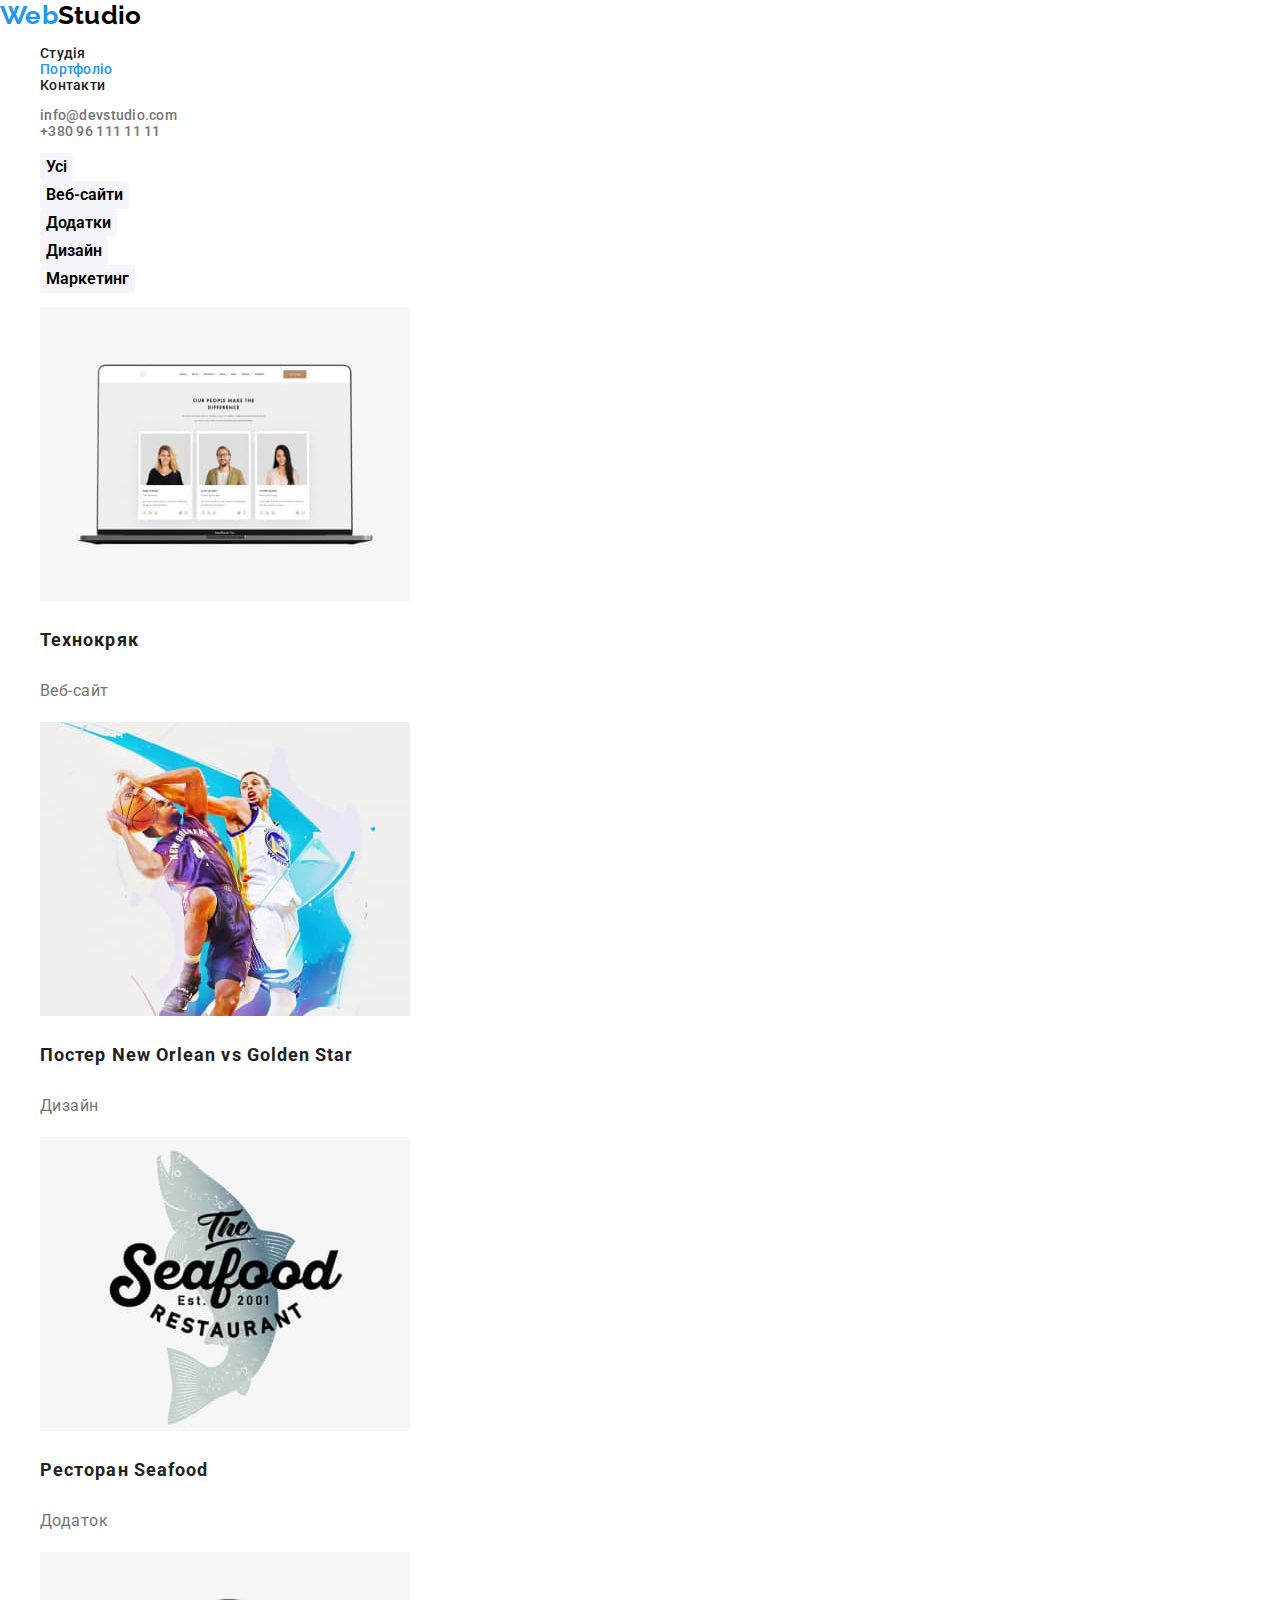
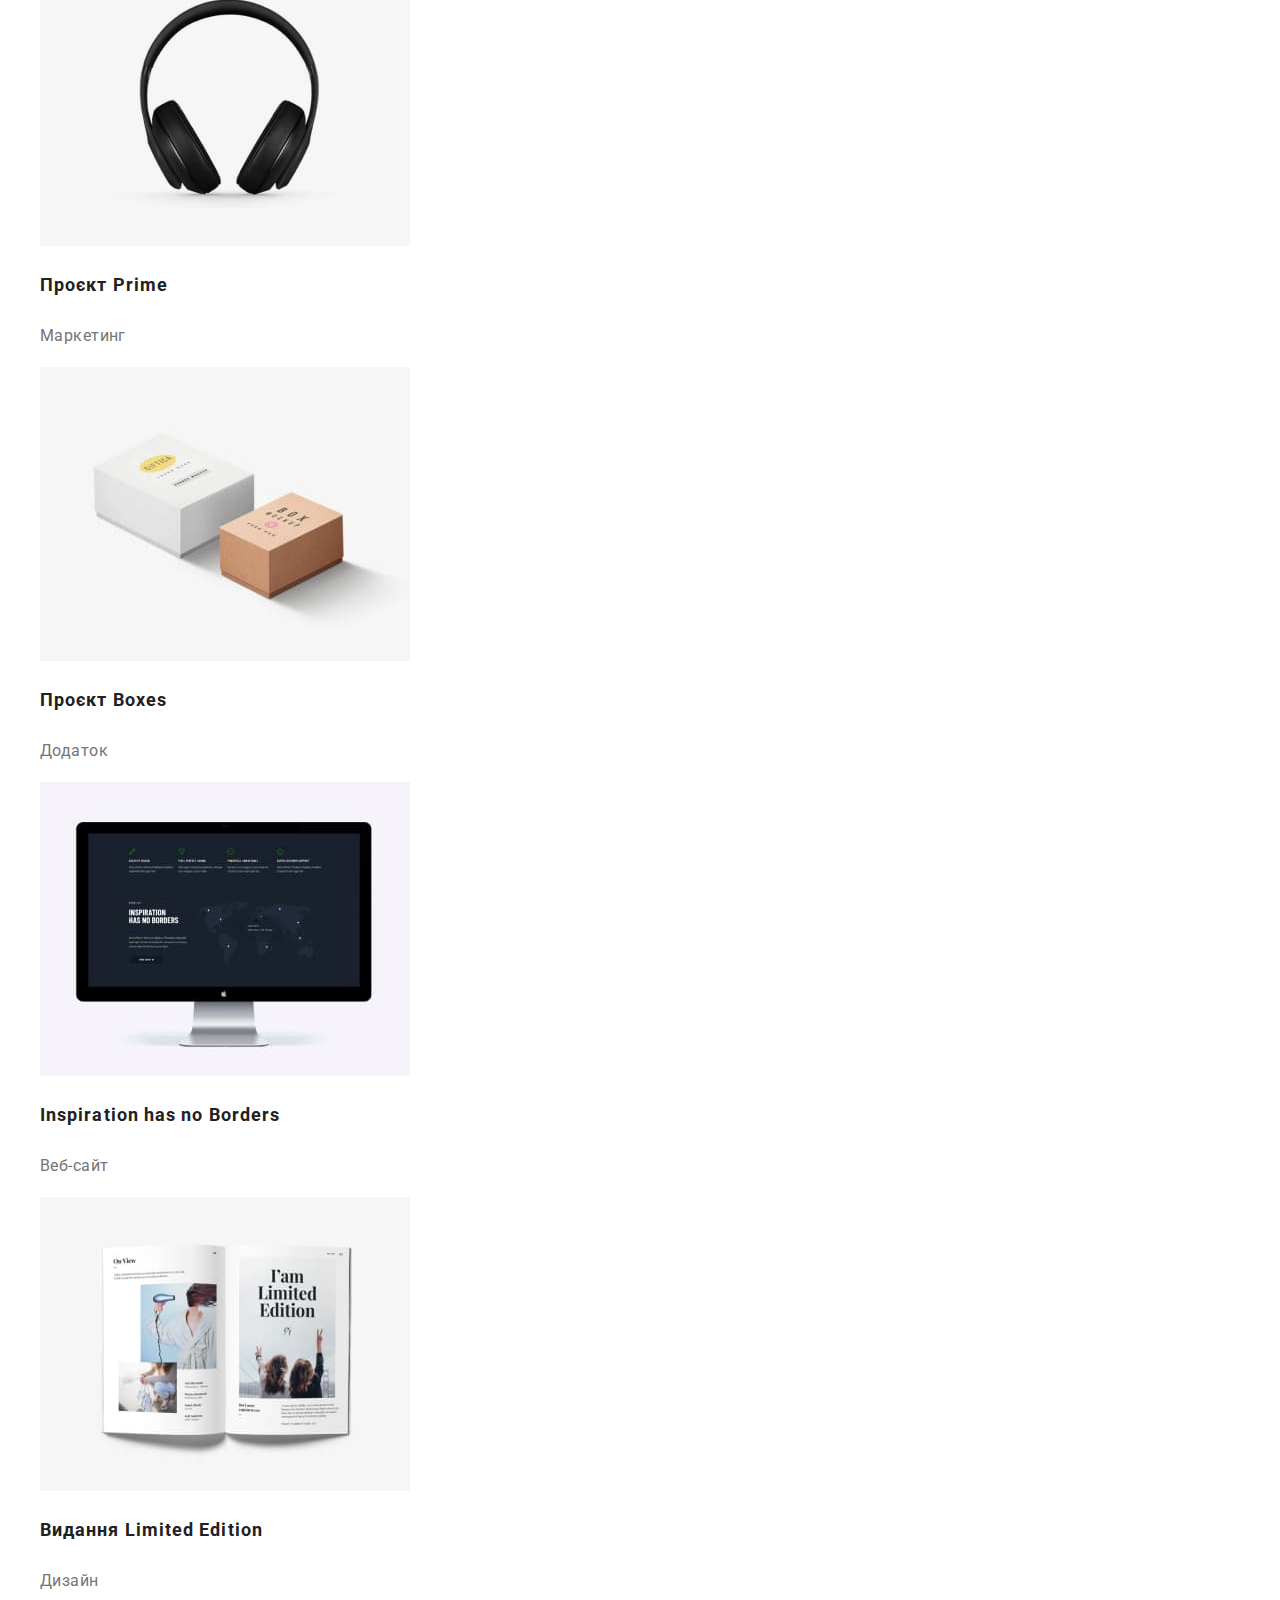
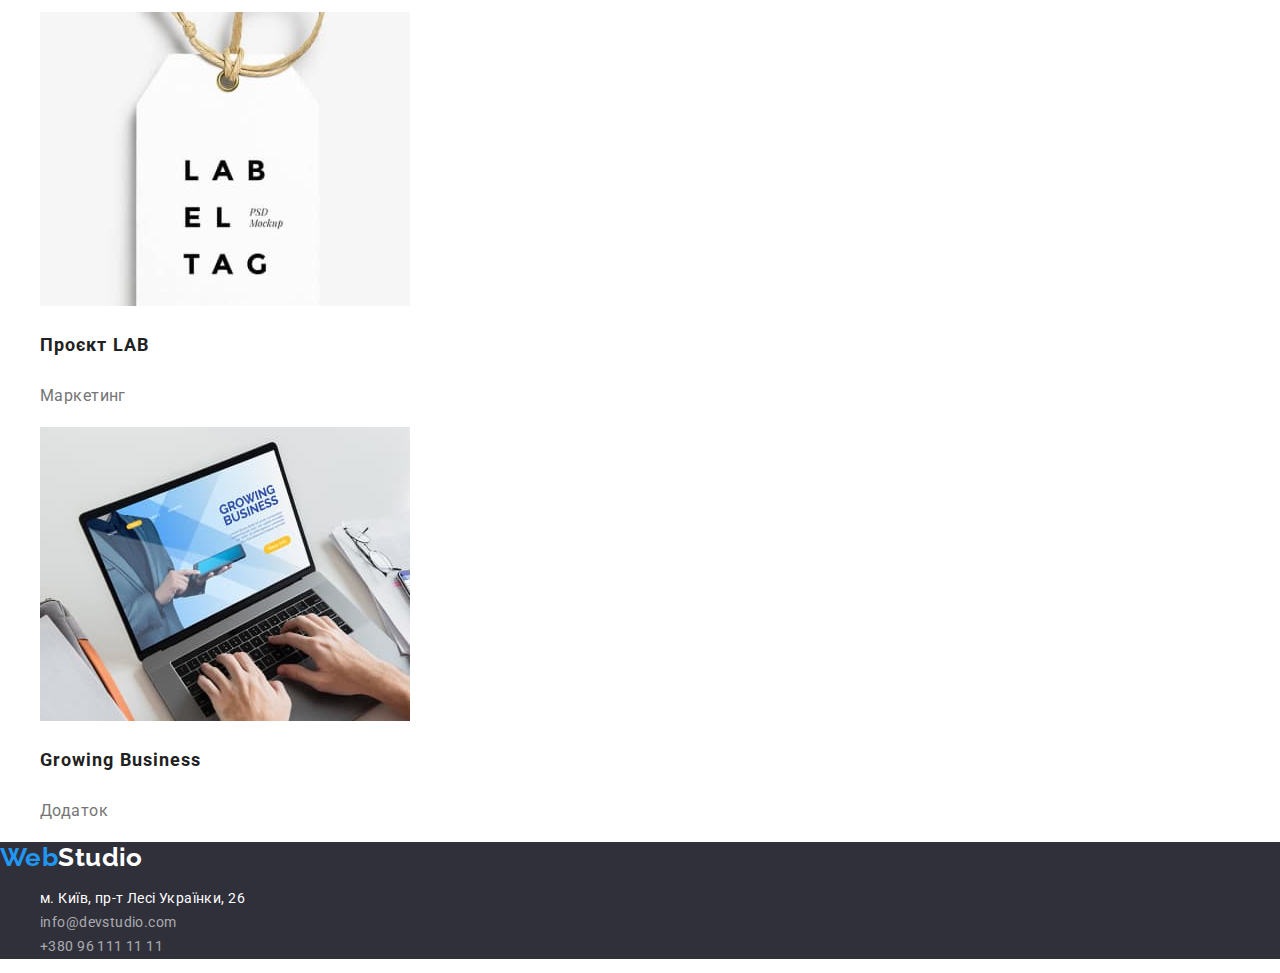
==== portfolio.html @ 618d5faa "1st" ====
<!DOCTYPE html>
<html lang="uk">
  <head>
    <meta charset="UTF-8" />
    <meta http-equiv="X-UA-Compatible" content="IE=edge" />
    <meta name="viewport" content="width=device-width, initial-scale=1.0" />
    <title>Web Studio Потфоліо</title>
    <link rel="preconnect" href="https://fonts.googleapis.com" />
    <link rel="preconnect" href="https://fonts.gstatic.com" crossorigin />
    <link href="https://fonts.googleapis.com/css2?family=Raleway:wght@700&family=Roboto:wght@400;500;700;900&display=swap" rel="stylesheet" />
    <link rel="stylesheet" href="./css/styles.css" />
  </head>
  <body>
    <header class="header">
      <a href="./index.html" class="logo logo-dark-color"><span class="logo-accent">Web</span>Studio</a>
      <nav>
        <ul class="header-nav">
          <li><a href="./index.html" class="header-nav-link">Студія</a></li>
          <li><a href="./portfolio.html" class="header-nav-link current-link">Портфоліо</a></li>
          <li><a href="#" class="header-nav-link">Контакти</a></li>
        </ul>
      </nav>
      <ul class="header-nav">
        <li><a href="mailto:info@devstudio.com" class="header-contacts-link">info@devstudio.com</a></li>
        <li><a href="tel:+380961111111" class="header-contacts-link">+380 96 111 11 11</a></li>
      </ul>
    </header>

    <main>
      <section class="section">
        <h2 class="hide">Портфоліо</h2>
        <ul class="filter-buttons">
          <li><button type="button" class="filter-button">Усі</button></li>
          <li><button type="button" class="filter-button">Веб-сайти</button></li>
          <li><button type="button" class="filter-button">Додатки</button></li>
          <li><button type="button" class="filter-button">Дизайн</button></li>
          <li><button type="button" class="filter-button">Маркетинг</button></li>
        </ul>
        <ul>
          <li class="portfolio-project">
            <img src="./images/pf-technocrack.jpg" alt="Веб-сайт Технокряк" width="370" height="294" />
            <h3 class="portfolio-project-name">Технокряк</h3>
            <p class="portfolio-project-type">Веб-сайт</p>
          </li>
          <li class="portfolio-project">
            <img src="./images/pf-poster-neworleans.jpg" alt="Дизайн Постер New Orlean vs Golden Star" width="370" height="294" />
            <h3 class="portfolio-project-name">Постер New Orlean vs Golden Star</h3>
            <p class="portfolio-project-type">Дизайн</p>
          </li>
          <li class="portfolio-project">
            <img src="./images/pf-restoran-seafood.jpg" alt="Додаток Ресторан Seafood" width="370" height="294" />
            <h3 class="portfolio-project-name">Ресторан Seafood</h3>
            <p class="portfolio-project-type">Додаток</p>
          </li>
          <li class="portfolio-project">
            <img src="./images/pf-prime-project.jpg" alt="Маркетинг Проєкт Prime" width="370" height="294" />
            <h3 class="portfolio-project-name">Проєкт Prime</h3>
            <p class="portfolio-project-type">Маркетинг</p>
          </li>
          <li class="portfolio-project">
            <img src="./images/pf-boxes-project.jpg" alt="Додаток Проєкт Boxes" width="370" height="294" />
            <h3 class="portfolio-project-name">Проєкт Boxes</h3>
            <p class="portfolio-project-type">Додаток</p>
          </li>
          <li class="portfolio-project">
            <img src="./images/pf-inspiration.jpg" alt="Веб-сайт Inspiration has no Borders" width="370" height="294" />
            <h3 class="portfolio-project-name">Inspiration has no Borders</h3>
            <p class="portfolio-project-type">Веб-сайт</p>
          </li>
          <li class="portfolio-project">
            <img src="./images/pf-limited-edition-book.jpg" alt="Дизайн Видання Limited Edition" width="370" height="294" />
            <h3 class="portfolio-project-name">Видання Limited Edition</h3>
            <p class="portfolio-project-type">Дизайн</p>
          </li>
          <li class="portfolio-project">
            <img src="./images/pf-lab-project.jpg" alt="Маркетинг Проєкт LAB" width="370" height="294" />
            <h3 class="portfolio-project-name">Проєкт LAB</h3>
            <p class="portfolio-project-type">Маркетинг</p>
          </li>
          <li class="portfolio-project">
            <img src="./images/pf-growing-business.jpg" alt="Додаток Growing Business" width="370" height="294" />
            <h3 class="portfolio-project-name">Growing Business</h3>
            <p class="portfolio-project-type">Додаток</p>
          </li>
        </ul>
      </section>
    </main>

    <footer class="footer">
      <a href="./index.html" class="logo logo-white-color"><span class="logo-accent">Web</span>Studio</a>
      <address>
        <ul class="footer-list">
          <li>
            <a href="https://goo.gl/maps/JKmahbttWBUAZa8E8" target="_blank" rel="noreferrer noopener" class="footer-link">м. Київ, пр-т Лесі Українки, 26</a>
          </li>
          <li>
            <a href="mailto:info@devstudio.com" class="footer-link footer-opaque">info@devstudio.com</a>
          </li>
          <li>
            <a href="tel:+380961111111" class="footer-link footer-opaque">+380 96 111 11 11</a>
          </li>
        </ul>
      </address>
    </footer>
  </body>
</html>
---- css/styles.css ----
:root {
    --font-headers: "Raleway";

    --first-background-color: #ffffff;
    --second-background-color: #F5F4FA;
    --color-accent: #2196F3;
    --color-primary-dark: #212121;
    --color-primary-middle: #757575;
    --color-light: #ffffff;
}

body {
    background-color: var(--first-background-color);
    
    font-family: "Roboto", sans-serif;
    font-size: 14px;
    letter-spacing: 0.03em;

    color: var(--color-primary-dark);
    margin: 0;
    padding: 0;

}

.hide {
    border: 0;
    clip: rect(1px, 1px, 1px, 1px);
    -webkit-clip-path: inset(50%);
    clip-path: inset(50%);
    height: 1px;
    margin: -1px;
    overflow: hidden;
    padding: 0;
    position: absolute;
    width: 1px;
}

.logo {
    font-family: 'Raleway', sans-serif;
    font-weight: 700;
    font-size: 26px;
    line-height: 1.192;
    text-decoration: none;
}    

.logo-dark-color {
    color: #000000;
}

.logo-white-color {
    color: #ffffff;
}

.logo-accent {
    color: #2196F3;
}

.header {
    font-weight: 500;
    line-height: 1.143;
    letter-spacing: 0.02em;
    /* background-color: var(--first-background-color); */
}

.header-nav {
    list-style: none;
}

.header-contacts {
    list-style: none;
}

.header-nav-link {
    color: var(--color-primary-dark);
    text-decoration: none;
}

.header-nav-link:hover,
.header-nav-link:focus {
    color: var(--color-primary-middle);
}

.current-link {
    color: var(--color-accent);
}

.header-contacts-link {
    font-weight: 500;
    line-height: 1.143;
    letter-spacing: 0.02em;
    color: var(--color-primary-middle);
    text-decoration: none;
}

.header-contacts-link:hover,
.header-contacts-link:focus {
    color: var(--color-accent);
}


.hero {
    background-color: #2F303A;
}

.hero-title {
    font-weight: 900;
    font-size: 44px;
    line-height: 1.363;
    text-align: center;
    letter-spacing: 0.06em;
    text-transform: uppercase;
    color: var(--color-light);
}
.hero-button {
    font-family: inherit;
    font-weight: 700;
    font-size: 16px;
    line-height: 1.875;
    align-items: center;
    text-align: center;
    letter-spacing: 0.06em;
    color: var(--color-light);
    cursor: pointer;
    border: 0;
    background-color: var(--color-accent);
    box-shadow: 0px 4px 4px rgba(0, 0, 0, 0.15);
    border-radius: 4px;
}

.hero-button:hover {
    background-color: #188CE8;
}

.section {
    /* background-color: var(--first-background-color); */
}

.benefit-list {
    list-style: none;
}

.benefit-name {
    font-weight: 700;
    line-height: 1.143;
    text-transform: uppercase;
}

.benefit-detail {
    line-height: 1.714;
    color: var(--color-primary-middle);
}

.filter-button {
    font-family: inherit;
    font-weight: 600;
    font-size: 16px;
    line-height: 1.625;
    background-color: var(--second-background-color);
    border: 0;
    border-radius: 4px;
    cursor: pointer;
}

.filter-buttons {
    list-style: none;
}

.section-header {
    font-weight: 700;
    font-size: 36px;
    line-height: 1.166;
    text-align: center;
}

.filter-button:hover,
.filter-button:active {
    background-color: var(--color-accent);
    color: var(--color-light);
    box-shadow: 0px 3px 1px rgba(0, 0, 0, 0.1), 0px 1px 2px rgba(0, 0, 0, 0.08), 0px 2px 2px rgba(0, 0, 0, 0.12);
}

.portfolio-project {
    /* background-color: var(--first-background-color); */
    list-style: none;
}

.portfolio-project-name {
    font-weight: 700;
    font-size: 18px;
    line-height: 2.000;   
    letter-spacing: 0.06em;
}

.portfolio-project-type {
    font-size: 16px;
    line-height: 1.875;

    color: var(--color-primary-middle);
}

.benefit {
    /* background-color: var(--first-background-color); */
}

.tasks {
    /* background-color: var(--first-background-color); */
}

.tasks-list {
    list-style: none;
}

.staff {
    background-color: var(--second-background-color);
}

.staff-list {
    list-style: none;
}

.staff-detail {
    background-color: var(--first-background-color);
}

.staff-name {
    font-weight: 500;
    font-size: 16px;
    line-height: 1.187;
    text-align: center;
}

.staff-jobtitle {
    font-weight: 400;
    font-size: 16px;
    line-height: 1.187;
    text-align: center;

    color: var(--color-primary-middle);
}

.footer {
    background-color: #2F303A;
}

.footer-list {
    list-style: none;
}

.footer-link{
    font-style: normal;
    line-height: 1.714;
    color: var(--color-light);
    text-decoration: none;
}

.footer-opaque {
    color: rgba(255, 255, 255, 0.6);
}

.footer-link:hover {
    color: var(--color-accent);
}
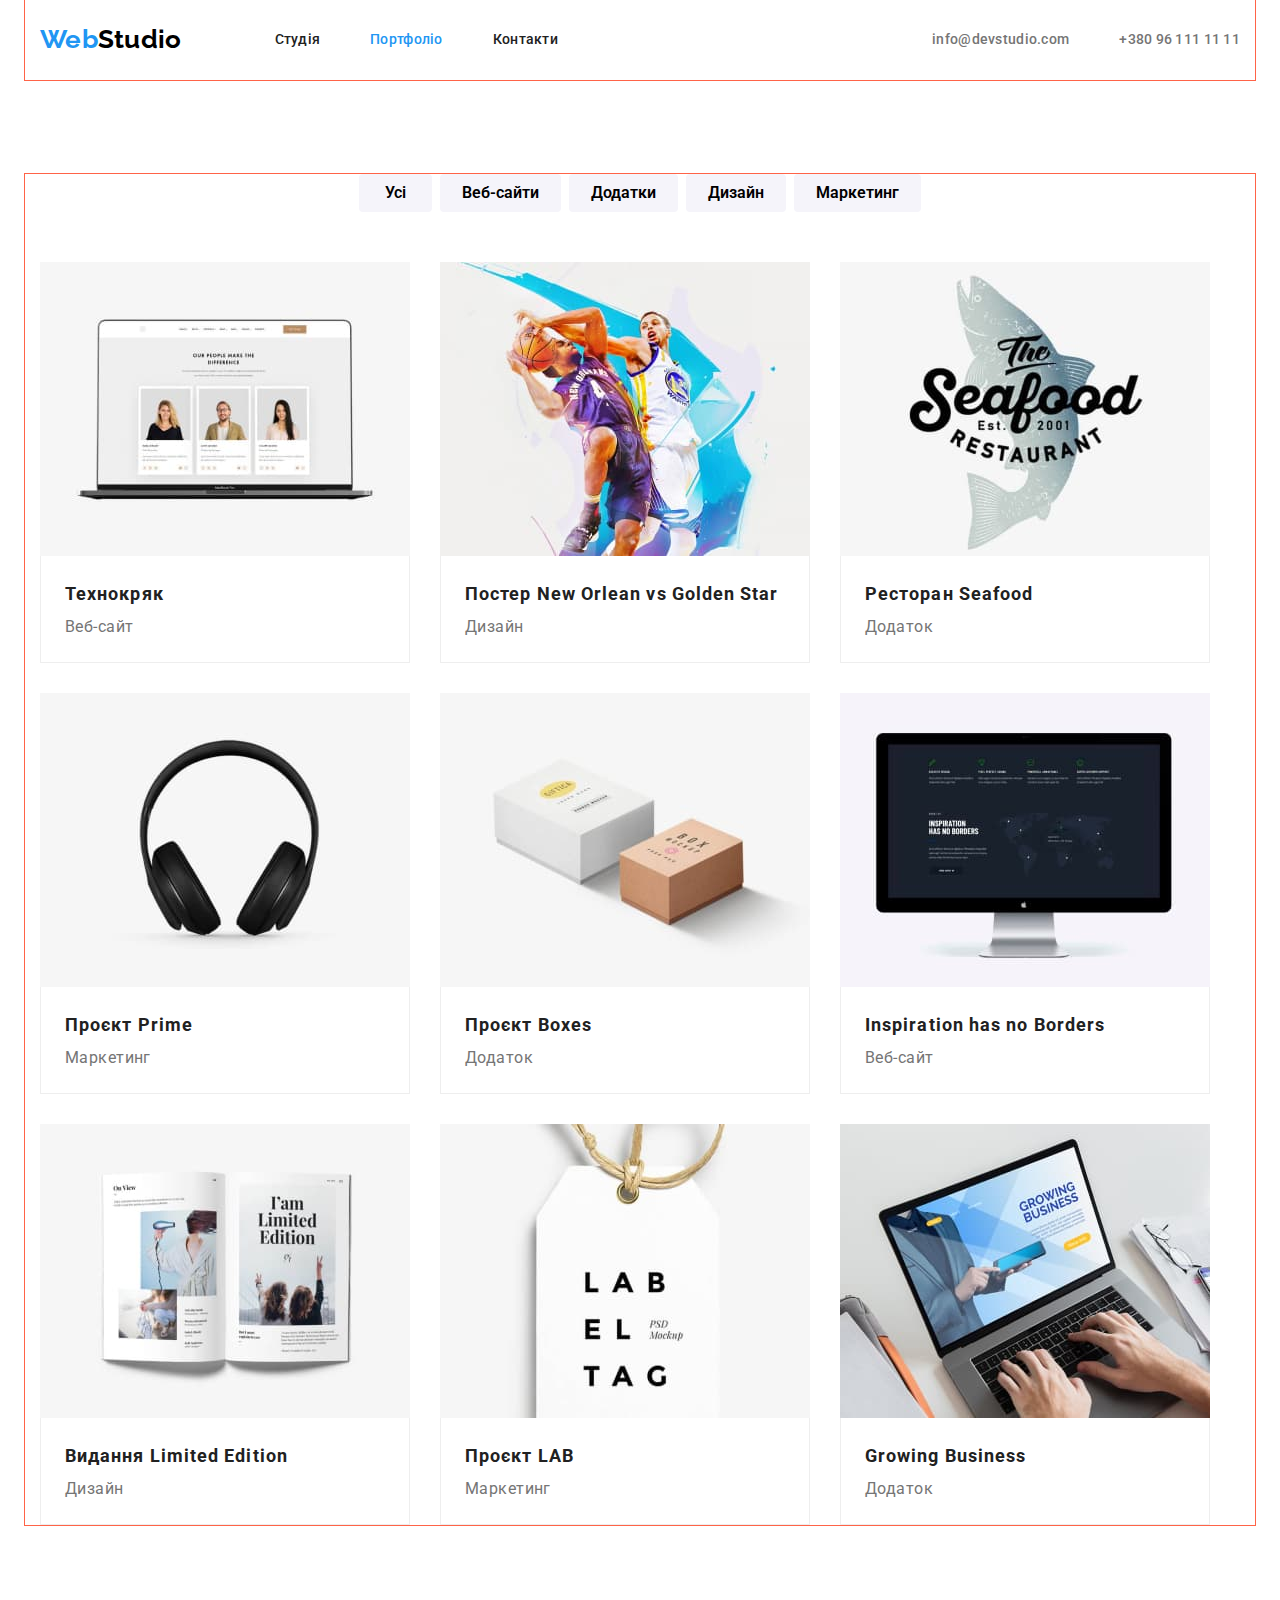
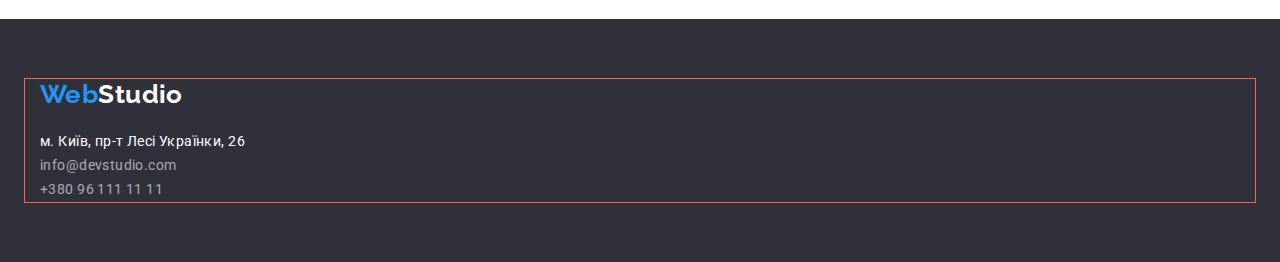
==== commit e544d5b5: "2nd" ====
--- a/portfolio.html
+++ b/portfolio.html
@@ -8,10 +8,17 @@
     <link rel="preconnect" href="https://fonts.googleapis.com" />
     <link rel="preconnect" href="https://fonts.gstatic.com" crossorigin />
     <link href="https://fonts.googleapis.com/css2?family=Raleway:wght@700&family=Roboto:wght@400;500;700;900&display=swap" rel="stylesheet" />
+    <link
+      rel="stylesheet"
+      href="https://cdnjs.cloudflare.com/ajax/libs/modern-normalize/1.1.0/modern-normalize.min.css"
+      integrity="sha512-wpPYUAdjBVSE4KJnH1VR1HeZfpl1ub8YT/NKx4PuQ5NmX2tKuGu6U/JRp5y+Y8XG2tV+wKQpNHVUX03MfMFn9Q=="
+      crossorigin="anonymous"
+      referrerpolicy="no-referrer"
+    />
     <link rel="stylesheet" href="./css/styles.css" />
   </head>
   <body>
-    <header class="header">
+    <header class="header container">
       <a href="./index.html" class="logo logo-dark-color"><span class="logo-accent">Web</span>Studio</a>
       <nav>
         <ul class="header-nav">
@@ -20,87 +27,109 @@
           <li><a href="#" class="header-nav-link">Контакти</a></li>
         </ul>
       </nav>
-      <ul class="header-nav">
+      <ul class="header-nav-contacts">
         <li><a href="mailto:info@devstudio.com" class="header-contacts-link">info@devstudio.com</a></li>
         <li><a href="tel:+380961111111" class="header-contacts-link">+380 96 111 11 11</a></li>
       </ul>
     </header>
 
     <main>
-      <section class="section">
-        <h2 class="hide">Портфоліо</h2>
-        <ul class="filter-buttons">
-          <li><button type="button" class="filter-button">Усі</button></li>
-          <li><button type="button" class="filter-button">Веб-сайти</button></li>
-          <li><button type="button" class="filter-button">Додатки</button></li>
-          <li><button type="button" class="filter-button">Дизайн</button></li>
-          <li><button type="button" class="filter-button">Маркетинг</button></li>
-        </ul>
-        <ul>
-          <li class="portfolio-project">
-            <img src="./images/pf-technocrack.jpg" alt="Веб-сайт Технокряк" width="370" height="294" />
-            <h3 class="portfolio-project-name">Технокряк</h3>
-            <p class="portfolio-project-type">Веб-сайт</p>
-          </li>
-          <li class="portfolio-project">
-            <img src="./images/pf-poster-neworleans.jpg" alt="Дизайн Постер New Orlean vs Golden Star" width="370" height="294" />
-            <h3 class="portfolio-project-name">Постер New Orlean vs Golden Star</h3>
-            <p class="portfolio-project-type">Дизайн</p>
-          </li>
-          <li class="portfolio-project">
-            <img src="./images/pf-restoran-seafood.jpg" alt="Додаток Ресторан Seafood" width="370" height="294" />
-            <h3 class="portfolio-project-name">Ресторан Seafood</h3>
-            <p class="portfolio-project-type">Додаток</p>
-          </li>
-          <li class="portfolio-project">
-            <img src="./images/pf-prime-project.jpg" alt="Маркетинг Проєкт Prime" width="370" height="294" />
-            <h3 class="portfolio-project-name">Проєкт Prime</h3>
-            <p class="portfolio-project-type">Маркетинг</p>
-          </li>
-          <li class="portfolio-project">
-            <img src="./images/pf-boxes-project.jpg" alt="Додаток Проєкт Boxes" width="370" height="294" />
-            <h3 class="portfolio-project-name">Проєкт Boxes</h3>
-            <p class="portfolio-project-type">Додаток</p>
-          </li>
-          <li class="portfolio-project">
-            <img src="./images/pf-inspiration.jpg" alt="Веб-сайт Inspiration has no Borders" width="370" height="294" />
-            <h3 class="portfolio-project-name">Inspiration has no Borders</h3>
-            <p class="portfolio-project-type">Веб-сайт</p>
-          </li>
-          <li class="portfolio-project">
-            <img src="./images/pf-limited-edition-book.jpg" alt="Дизайн Видання Limited Edition" width="370" height="294" />
-            <h3 class="portfolio-project-name">Видання Limited Edition</h3>
-            <p class="portfolio-project-type">Дизайн</p>
-          </li>
-          <li class="portfolio-project">
-            <img src="./images/pf-lab-project.jpg" alt="Маркетинг Проєкт LAB" width="370" height="294" />
-            <h3 class="portfolio-project-name">Проєкт LAB</h3>
-            <p class="portfolio-project-type">Маркетинг</p>
-          </li>
-          <li class="portfolio-project">
-            <img src="./images/pf-growing-business.jpg" alt="Додаток Growing Business" width="370" height="294" />
-            <h3 class="portfolio-project-name">Growing Business</h3>
-            <p class="portfolio-project-type">Додаток</p>
-          </li>
-        </ul>
+      <section class="portfolio">
+        <div class="container">
+          <h2 class="hide">Портфоліо</h2>
+          <ul class="filter-buttons">
+            <li><button type="button" class="filter-button">Усі</button></li>
+            <li><button type="button" class="filter-button">Веб-сайти</button></li>
+            <li><button type="button" class="filter-button">Додатки</button></li>
+            <li><button type="button" class="filter-button">Дизайн</button></li>
+            <li><button type="button" class="filter-button">Маркетинг</button></li>
+          </ul>
+          <ul class="portfolio-list">
+            <li>
+              <img src="./images/pf-technocrack.jpg" alt="Веб-сайт Технокряк" width="370" height="294" class="portfolio-image" />
+              <div class="portfolio-project-card">
+                <h3 class="portfolio-project-name">Технокряк</h3>
+                <p class="portfolio-project-type">Веб-сайт</p>
+              </div>
+            </li>
+            <li>
+              <img src="./images/pf-poster-neworleans.jpg" alt="Дизайн Постер New Orlean vs Golden Star" width="370" height="294" class="portfolio-image" />
+              <div class="portfolio-project-card">
+                <h3 class="portfolio-project-name">Постер New Orlean vs Golden Star</h3>
+                <p class="portfolio-project-type">Дизайн</p>
+              </div>
+            </li>
+            <li>
+              <img src="./images/pf-restoran-seafood.jpg" alt="Додаток Ресторан Seafood" width="370" height="294" class="portfolio-image" />
+              <div class="portfolio-project-card">
+                <h3 class="portfolio-project-name">Ресторан Seafood</h3>
+                <p class="portfolio-project-type">Додаток</p>
+              </div>
+            </li>
+            <li>
+              <img src="./images/pf-prime-project.jpg" alt="Маркетинг Проєкт Prime" width="370" height="294" class="portfolio-image" />
+              <div class="portfolio-project-card">
+                <h3 class="portfolio-project-name">Проєкт Prime</h3>
+                <p class="portfolio-project-type">Маркетинг</p>
+              </div>
+            </li>
+            <li>
+              <img src="./images/pf-boxes-project.jpg" alt="Додаток Проєкт Boxes" width="370" height="294" class="portfolio-image" />
+              <div class="portfolio-project-card">
+                <h3 class="portfolio-project-name">Проєкт Boxes</h3>
+                <p class="portfolio-project-type">Додаток</p>
+              </div>
+            </li>
+            <li>
+              <img src="./images/pf-inspiration.jpg" alt="Веб-сайт Inspiration has no Borders" width="370" height="294" class="portfolio-image" />
+              <div class="portfolio-project-card">
+                <h3 class="portfolio-project-name">Inspiration has no Borders</h3>
+                <p class="portfolio-project-type">Веб-сайт</p>
+              </div>
+            </li>
+            <li>
+              <img src="./images/pf-limited-edition-book.jpg" alt="Дизайн Видання Limited Edition" width="370" height="294" class="portfolio-image" />
+              <div class="portfolio-project-card">
+                <h3 class="portfolio-project-name">Видання Limited Edition</h3>
+                <p class="portfolio-project-type">Дизайн</p>
+              </div>
+            </li>
+            <li>
+              <img src="./images/pf-lab-project.jpg" alt="Маркетинг Проєкт LAB" width="370" height="294" class="portfolio-image" />
+              <div class="portfolio-project-card">
+                <h3 class="portfolio-project-name">Проєкт LAB</h3>
+                <p class="portfolio-project-type">Маркетинг</p>
+              </div>
+            </li>
+            <li>
+              <img src="./images/pf-growing-business.jpg" alt="Додаток Growing Business" width="370" height="294" class="portfolio-image" />
+              <div class="portfolio-project-card">
+                <h3 class="portfolio-project-name">Growing Business</h3>
+                <p class="portfolio-project-type">Додаток</p>
+              </div>
+            </li>
+          </ul>
+        </div>
       </section>
     </main>
 
     <footer class="footer">
-      <a href="./index.html" class="logo logo-white-color"><span class="logo-accent">Web</span>Studio</a>
-      <address>
-        <ul class="footer-list">
-          <li>
-            <a href="https://goo.gl/maps/JKmahbttWBUAZa8E8" target="_blank" rel="noreferrer noopener" class="footer-link">м. Київ, пр-т Лесі Українки, 26</a>
-          </li>
-          <li>
-            <a href="mailto:info@devstudio.com" class="footer-link footer-opaque">info@devstudio.com</a>
-          </li>
-          <li>
-            <a href="tel:+380961111111" class="footer-link footer-opaque">+380 96 111 11 11</a>
-          </li>
-        </ul>
-      </address>
+      <div class="container">
+        <a href="./index.html" class="logo logo-white-color"><span class="logo-accent">Web</span>Studio</a>
+        <address>
+          <ul class="footer-list">
+            <li>
+              <a href="https://goo.gl/maps/JKmahbttWBUAZa8E8" target="_blank" rel="noreferrer noopener" class="footer-link">м. Київ, пр-т Лесі Українки, 26</a>
+            </li>
+            <li>
+              <a href="mailto:info@devstudio.com" class="footer-link footer-opaque">info@devstudio.com</a>
+            </li>
+            <li>
+              <a href="tel:+380961111111" class="footer-link footer-opaque">+380 96 111 11 11</a>
+            </li>
+          </ul>
+        </address>
+      </div>
     </footer>
   </body>
 </html>
--- a/css/styles.css
+++ b/css/styles.css
@@ -19,7 +19,20 @@
     color: var(--color-primary-dark);
     margin: 0;
     padding: 0;
-
+}
+
+h1,
+h2,
+h3,
+p {
+    margin: 0;
+    padding: 0;
+}
+
+ul {
+    list-style: none;
+    padding: 0;
+    margin: 0;
 }
 
 .hide {
@@ -35,12 +48,20 @@
     width: 1px;
 }
 
+.container {
+    width: 1200px;
+    padding: 0px 15px;
+    margin: 0 auto;
+    outline: 1px solid tomato;
+}
+
 .logo {
     font-family: 'Raleway', sans-serif;
     font-weight: 700;
     font-size: 26px;
     line-height: 1.192;
     text-decoration: none;
+    margin-right: 93px;
 }    
 
 .logo-dark-color {
@@ -59,15 +80,27 @@
     font-weight: 500;
     line-height: 1.143;
     letter-spacing: 0.02em;
+
+    display: flex;
+    align-items: center;
+
+    padding-top: 24px;
+    padding-bottom: 25px;
     /* background-color: var(--first-background-color); */
 }
 
 .header-nav {
-    list-style: none;
-}
-
-.header-contacts {
-    list-style: none;
+    display: flex;
+    margin: 0 auto;
+    /* padding: 0; ****/
+    gap: 50px;
+}
+
+.header-nav-contacts{
+    display: flex;
+    margin-left: auto;
+    /* padding: 0; ****/
+    gap: 50px;
 }
 
 .header-nav-link {
@@ -100,6 +133,8 @@
 
 .hero {
     background-color: #2F303A;
+    display: flex;
+    padding: 200px 250px;
 }
 
 .hero-title {
@@ -110,7 +145,9 @@
     letter-spacing: 0.06em;
     text-transform: uppercase;
     color: var(--color-light);
-}
+    margin-bottom: 30px;
+}
+
 .hero-button {
     font-family: inherit;
     font-weight: 700;
@@ -125,29 +162,84 @@
     background-color: var(--color-accent);
     box-shadow: 0px 4px 4px rgba(0, 0, 0, 0.15);
     border-radius: 4px;
+    padding: 10px 32px;
+    display: block;
+    margin: 0 auto;
 }
 
 .hero-button:hover {
     background-color: #188CE8;
 }
 
-.section {
-    /* background-color: var(--first-background-color); */
+.benefit {
+    padding: 94px 0;
 }
 
 .benefit-list {
-    list-style: none;
+    display: flex;
+    gap: 30px;
 }
 
 .benefit-name {
     font-weight: 700;
     line-height: 1.143;
     text-transform: uppercase;
+    margin-bottom: 10px;
 }
 
 .benefit-detail {
     line-height: 1.714;
     color: var(--color-primary-middle);
+}
+
+.tasks {
+    padding-bottom: 94px;
+}
+
+.tasks-list {
+    display: flex;
+    justify-content: center;
+    gap: 30px;
+}
+
+.staff {
+    background-color: var(--second-background-color);
+    padding: 94px 0;
+}
+
+.staff-list {
+    display: flex;
+    gap: 30px;
+}
+
+.staff-detail {
+    background-color: var(--first-background-color);
+}
+
+.staff-detail-card {
+    padding-top: 30px;
+    padding-bottom: 30px;
+}
+
+.staff-name {
+    font-weight: 500;
+    font-size: 16px;
+    line-height: 1.187;
+    text-align: center;
+    margin-bottom: 10px;
+}
+
+.staff-jobtitle {
+    font-weight: 400;
+    font-size: 16px;
+    line-height: 1.187;
+    text-align: center;
+
+    color: var(--color-primary-middle);
+}
+
+.portfolio {
+    padding: 94px 0;
 }
 
 .filter-button {
@@ -159,10 +251,17 @@
     border: 0;
     border-radius: 4px;
     cursor: pointer;
+    padding: 6px 22px;
+    min-width: 73px;
 }
 
 .filter-buttons {
-    list-style: none;
+    display: flex;
+    justify-content: center;
+    /* padding-top: 94px; */
+    padding-bottom: 50px;
+    /* margin: 0; */
+    gap: 8px;
 }
 
 .section-header {
@@ -170,6 +269,7 @@
     font-size: 36px;
     line-height: 1.166;
     text-align: center;
+    margin-bottom: 50px;
 }
 
 .filter-button:hover,
@@ -179,9 +279,25 @@
     box-shadow: 0px 3px 1px rgba(0, 0, 0, 0.1), 0px 1px 2px rgba(0, 0, 0, 0.08), 0px 2px 2px rgba(0, 0, 0, 0.12);
 }
 
-.portfolio-project {
-    /* background-color: var(--first-background-color); */
-    list-style: none;
+.portfolio-list {
+    /* list-style: none; */
+    display: flex;
+    flex-wrap: wrap;
+    /* padding: 0; */
+    gap: 30px;
+}
+
+.portfolio-project {  
+}
+
+.portfolio-image {
+    display: block;
+}
+
+.portfolio-project-card {
+    padding: 20px 24px;
+    border: #EEEEEE solid;
+    border-width: 0 1px 1px 1px;
 }
 
 .portfolio-project-name {
@@ -194,56 +310,16 @@
 .portfolio-project-type {
     font-size: 16px;
     line-height: 1.875;
-
-    color: var(--color-primary-middle);
-}
-
-.benefit {
-    /* background-color: var(--first-background-color); */
-}
-
-.tasks {
-    /* background-color: var(--first-background-color); */
-}
-
-.tasks-list {
-    list-style: none;
-}
-
-.staff {
-    background-color: var(--second-background-color);
-}
-
-.staff-list {
-    list-style: none;
-}
-
-.staff-detail {
-    background-color: var(--first-background-color);
-}
-
-.staff-name {
-    font-weight: 500;
-    font-size: 16px;
-    line-height: 1.187;
-    text-align: center;
-}
-
-.staff-jobtitle {
-    font-weight: 400;
-    font-size: 16px;
-    line-height: 1.187;
-    text-align: center;
-
     color: var(--color-primary-middle);
 }
 
 .footer {
     background-color: #2F303A;
+    padding: 60px 0;
 }
 
 .footer-list {
-    list-style: none;
+    margin-top: 20px;
 }
 
 .footer-link{
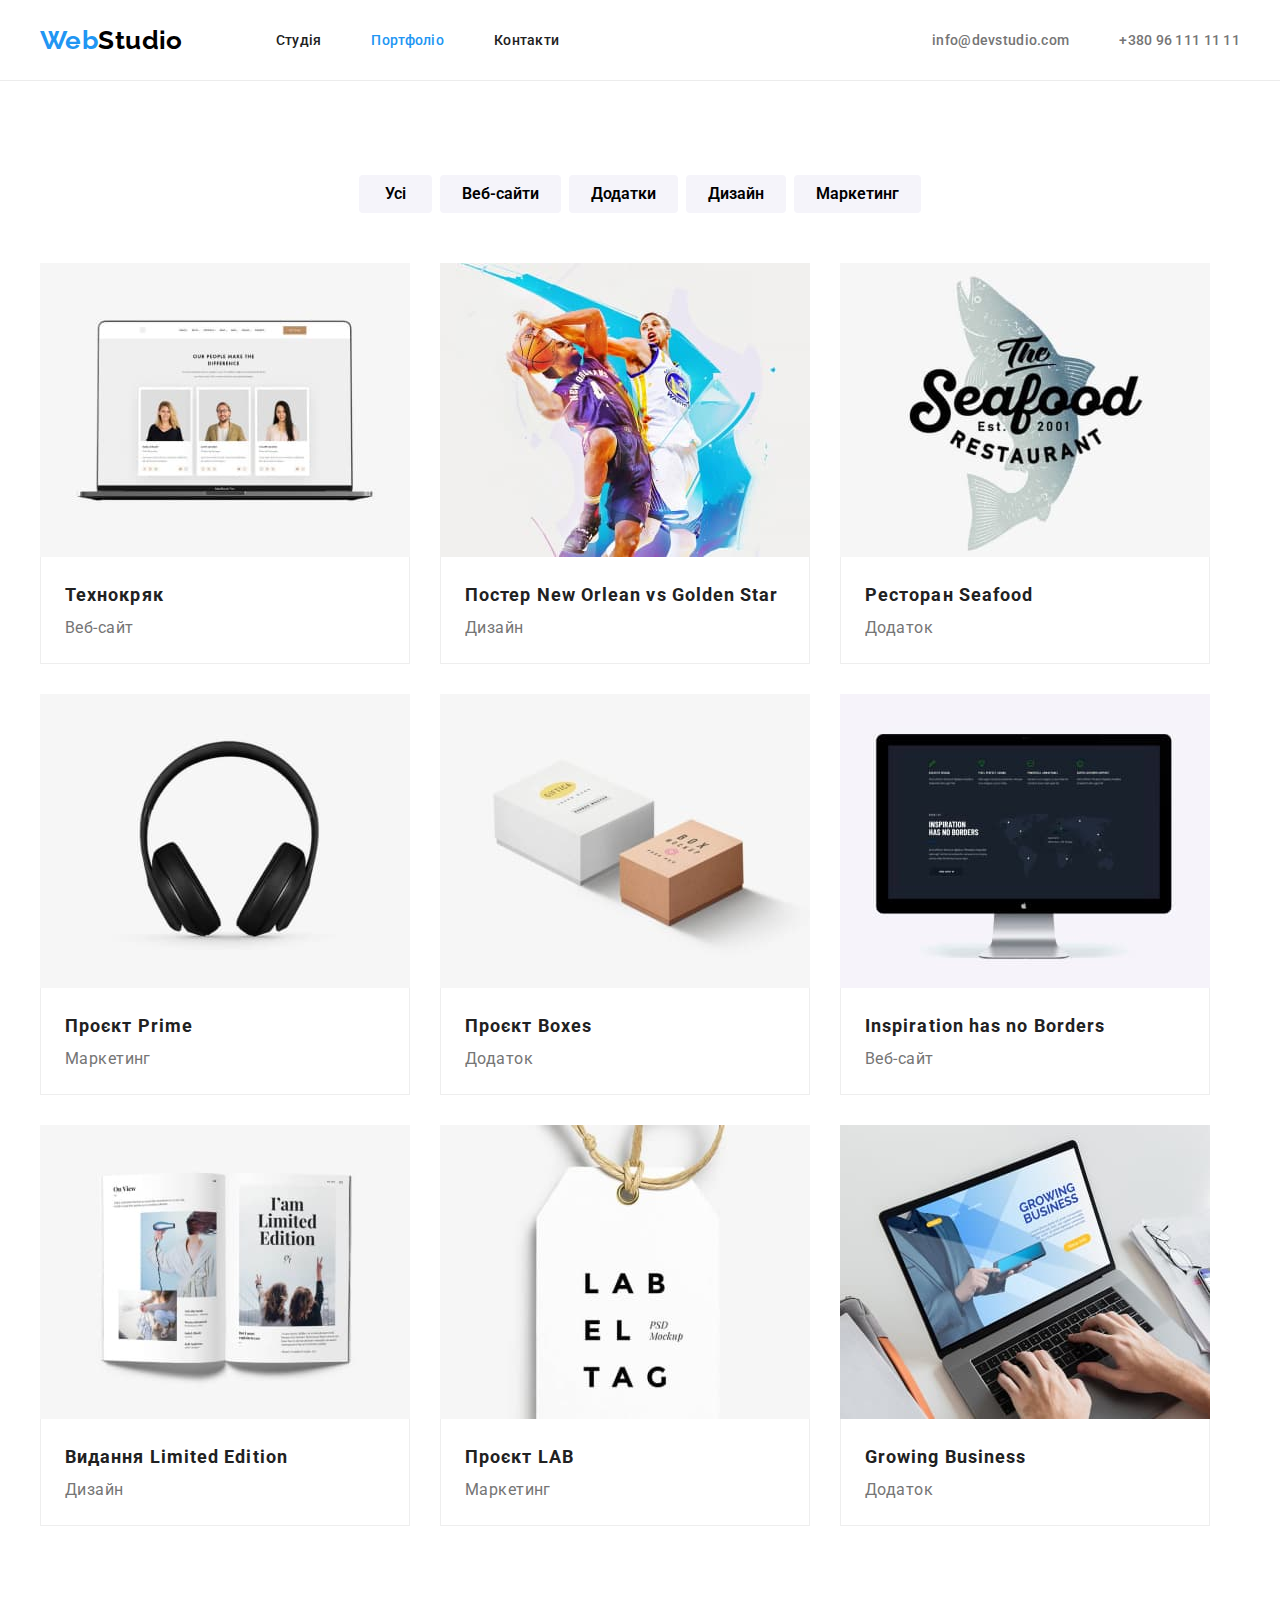
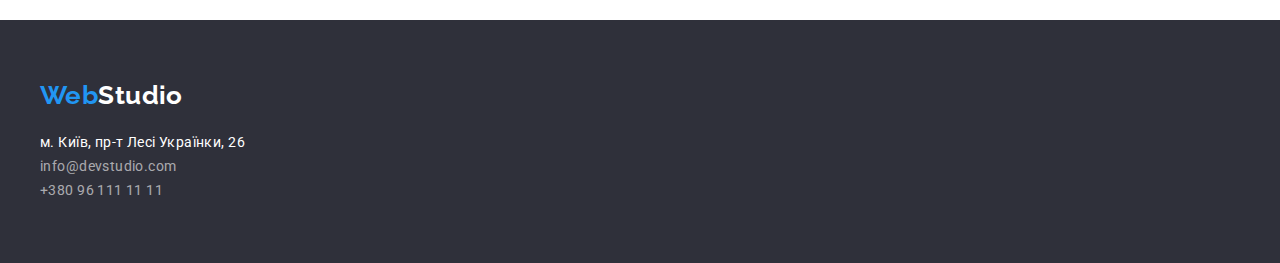
==== commit e45b61f8: "release" ====
--- a/portfolio.html
+++ b/portfolio.html
@@ -18,19 +18,21 @@
     <link rel="stylesheet" href="./css/styles.css" />
   </head>
   <body>
-    <header class="header container">
-      <a href="./index.html" class="logo logo-dark-color"><span class="logo-accent">Web</span>Studio</a>
-      <nav>
-        <ul class="header-nav">
-          <li><a href="./index.html" class="header-nav-link">Студія</a></li>
-          <li><a href="./portfolio.html" class="header-nav-link current-link">Портфоліо</a></li>
-          <li><a href="#" class="header-nav-link">Контакти</a></li>
+    <header class="header-bloque">
+      <div class="header container">
+        <a href="./index.html" class="logo logo-dark-color"><span class="logo-accent">Web</span>Studio</a>
+        <nav>
+          <ul class="header-nav">
+            <li><a href="./index.html" class="header-nav-link">Студія</a></li>
+            <li><a href="./portfolio.html" class="header-nav-link current-link">Портфоліо</a></li>
+            <li><a href="#" class="header-nav-link">Контакти</a></li>
+          </ul>
+        </nav>
+        <ul class="header-nav contacts">
+          <li><a href="mailto:info@devstudio.com" class="header-contacts-link">info@devstudio.com</a></li>
+          <li><a href="tel:+380961111111" class="header-contacts-link">+380 96 111 11 11</a></li>
         </ul>
-      </nav>
-      <ul class="header-nav-contacts">
-        <li><a href="mailto:info@devstudio.com" class="header-contacts-link">info@devstudio.com</a></li>
-        <li><a href="tel:+380961111111" class="header-contacts-link">+380 96 111 11 11</a></li>
-      </ul>
+      </div>
     </header>
 
     <main>
@@ -46,63 +48,63 @@
           </ul>
           <ul class="portfolio-list">
             <li>
-              <img src="./images/pf-technocrack.jpg" alt="Веб-сайт Технокряк" width="370" height="294" class="portfolio-image" />
+              <img src="./images/pf-technocrack.jpg" alt="Веб-сайт Технокряк" width="370" class="card-image" />
               <div class="portfolio-project-card">
                 <h3 class="portfolio-project-name">Технокряк</h3>
                 <p class="portfolio-project-type">Веб-сайт</p>
               </div>
             </li>
             <li>
-              <img src="./images/pf-poster-neworleans.jpg" alt="Дизайн Постер New Orlean vs Golden Star" width="370" height="294" class="portfolio-image" />
+              <img src="./images/pf-poster-neworleans.jpg" alt="Дизайн Постер New Orlean vs Golden Star" width="370" class="card-image" />
               <div class="portfolio-project-card">
                 <h3 class="portfolio-project-name">Постер New Orlean vs Golden Star</h3>
                 <p class="portfolio-project-type">Дизайн</p>
               </div>
             </li>
             <li>
-              <img src="./images/pf-restoran-seafood.jpg" alt="Додаток Ресторан Seafood" width="370" height="294" class="portfolio-image" />
+              <img src="./images/pf-restoran-seafood.jpg" alt="Додаток Ресторан Seafood" width="370" class="card-image" />
               <div class="portfolio-project-card">
                 <h3 class="portfolio-project-name">Ресторан Seafood</h3>
                 <p class="portfolio-project-type">Додаток</p>
               </div>
             </li>
             <li>
-              <img src="./images/pf-prime-project.jpg" alt="Маркетинг Проєкт Prime" width="370" height="294" class="portfolio-image" />
+              <img src="./images/pf-prime-project.jpg" alt="Маркетинг Проєкт Prime" width="370" class="card-image" />
               <div class="portfolio-project-card">
                 <h3 class="portfolio-project-name">Проєкт Prime</h3>
                 <p class="portfolio-project-type">Маркетинг</p>
               </div>
             </li>
             <li>
-              <img src="./images/pf-boxes-project.jpg" alt="Додаток Проєкт Boxes" width="370" height="294" class="portfolio-image" />
+              <img src="./images/pf-boxes-project.jpg" alt="Додаток Проєкт Boxes" width="370" class="card-image" />
               <div class="portfolio-project-card">
                 <h3 class="portfolio-project-name">Проєкт Boxes</h3>
                 <p class="portfolio-project-type">Додаток</p>
               </div>
             </li>
             <li>
-              <img src="./images/pf-inspiration.jpg" alt="Веб-сайт Inspiration has no Borders" width="370" height="294" class="portfolio-image" />
+              <img src="./images/pf-inspiration.jpg" alt="Веб-сайт Inspiration has no Borders" width="370" class="card-image" />
               <div class="portfolio-project-card">
                 <h3 class="portfolio-project-name">Inspiration has no Borders</h3>
                 <p class="portfolio-project-type">Веб-сайт</p>
               </div>
             </li>
             <li>
-              <img src="./images/pf-limited-edition-book.jpg" alt="Дизайн Видання Limited Edition" width="370" height="294" class="portfolio-image" />
+              <img src="./images/pf-limited-edition-book.jpg" alt="Дизайн Видання Limited Edition" width="370" class="card-image" />
               <div class="portfolio-project-card">
                 <h3 class="portfolio-project-name">Видання Limited Edition</h3>
                 <p class="portfolio-project-type">Дизайн</p>
               </div>
             </li>
             <li>
-              <img src="./images/pf-lab-project.jpg" alt="Маркетинг Проєкт LAB" width="370" height="294" class="portfolio-image" />
+              <img src="./images/pf-lab-project.jpg" alt="Маркетинг Проєкт LAB" width="370" class="card-image" />
               <div class="portfolio-project-card">
                 <h3 class="portfolio-project-name">Проєкт LAB</h3>
                 <p class="portfolio-project-type">Маркетинг</p>
               </div>
             </li>
             <li>
-              <img src="./images/pf-growing-business.jpg" alt="Додаток Growing Business" width="370" height="294" class="portfolio-image" />
+              <img src="./images/pf-growing-business.jpg" alt="Додаток Growing Business" width="370" class="card-image" />
               <div class="portfolio-project-card">
                 <h3 class="portfolio-project-name">Growing Business</h3>
                 <p class="portfolio-project-type">Додаток</p>
--- a/css/styles.css
+++ b/css/styles.css
@@ -52,7 +52,7 @@
     width: 1200px;
     padding: 0px 15px;
     margin: 0 auto;
-    outline: 1px solid tomato;
+    /* outline: 1px solid tomato; */
 }
 
 .logo {
@@ -62,6 +62,9 @@
     line-height: 1.192;
     text-decoration: none;
     margin-right: 93px;
+
+    padding-top: 15px;
+    padding-bottom: 15px;
 }    
 
 .logo-dark-color {
@@ -76,36 +79,38 @@
     color: #2196F3;
 }
 
+.header-bloque {
+    border: #ECECEC solid;
+    border-width: 0 0 1px 0;
+}
+
 .header {
+    display: flex;
+    align-items: center;
+}
+
+.header-nav {
     font-weight: 500;
     line-height: 1.143;
     letter-spacing: 0.02em;
 
     display: flex;
-    align-items: center;
-
-    padding-top: 24px;
-    padding-bottom: 25px;
-    /* background-color: var(--first-background-color); */
-}
-
-.header-nav {
-    display: flex;
     margin: 0 auto;
-    /* padding: 0; ****/
     gap: 50px;
-}
-
-.header-nav-contacts{
-    display: flex;
+    padding-top: 32px;
+    padding-bottom: 32px;
+}
+
+.contacts{
     margin-left: auto;
-    /* padding: 0; ****/
-    gap: 50px;
+    margin-right: 0;
 }
 
 .header-nav-link {
     color: var(--color-primary-dark);
     text-decoration: none;
+    padding-top: 16px;
+    padding-bottom: 16px;
 }
 
 .header-nav-link:hover,
@@ -118,11 +123,10 @@
 }
 
 .header-contacts-link {
-    font-weight: 500;
-    line-height: 1.143;
-    letter-spacing: 0.02em;
     color: var(--color-primary-middle);
     text-decoration: none;
+    padding-top: 16px;
+    padding-bottom: 16px;
 }
 
 .header-contacts-link:hover,
@@ -130,10 +134,11 @@
     color: var(--color-accent);
 }
 
+.hero-bloque {
+    background-color: #2F303A;
+}
 
 .hero {
-    background-color: #2F303A;
-    display: flex;
     padding: 200px 250px;
 }
 
@@ -192,6 +197,14 @@
     color: var(--color-primary-middle);
 }
 
+.section-header {
+    font-weight: 700;
+    font-size: 36px;
+    line-height: 1.166;
+    text-align: center;
+    margin-bottom: 50px;
+}
+
 .tasks {
     padding-bottom: 94px;
 }
@@ -200,6 +213,12 @@
     display: flex;
     justify-content: center;
     gap: 30px;
+}
+
+.card-image {
+    display: block;
+    max-width: 100%;
+    height: auto;
 }
 
 .staff {
@@ -214,6 +233,8 @@
 
 .staff-detail {
     background-color: var(--first-background-color);
+    box-shadow: 0px 1px 3px rgba(0, 0, 0, 0.12), 0px 1px 1px rgba(0, 0, 0, 0.14), 0px 2px 1px rgba(0, 0, 0, 0.2);
+    border-radius: 0px 0px 4px 4px;
 }
 
 .staff-detail-card {
@@ -258,18 +279,8 @@
 .filter-buttons {
     display: flex;
     justify-content: center;
-    /* padding-top: 94px; */
     padding-bottom: 50px;
-    /* margin: 0; */
     gap: 8px;
-}
-
-.section-header {
-    font-weight: 700;
-    font-size: 36px;
-    line-height: 1.166;
-    text-align: center;
-    margin-bottom: 50px;
 }
 
 .filter-button:hover,
@@ -280,18 +291,9 @@
 }
 
 .portfolio-list {
-    /* list-style: none; */
     display: flex;
     flex-wrap: wrap;
-    /* padding: 0; */
     gap: 30px;
-}
-
-.portfolio-project {  
-}
-
-.portfolio-image {
-    display: block;
 }
 
 .portfolio-project-card {
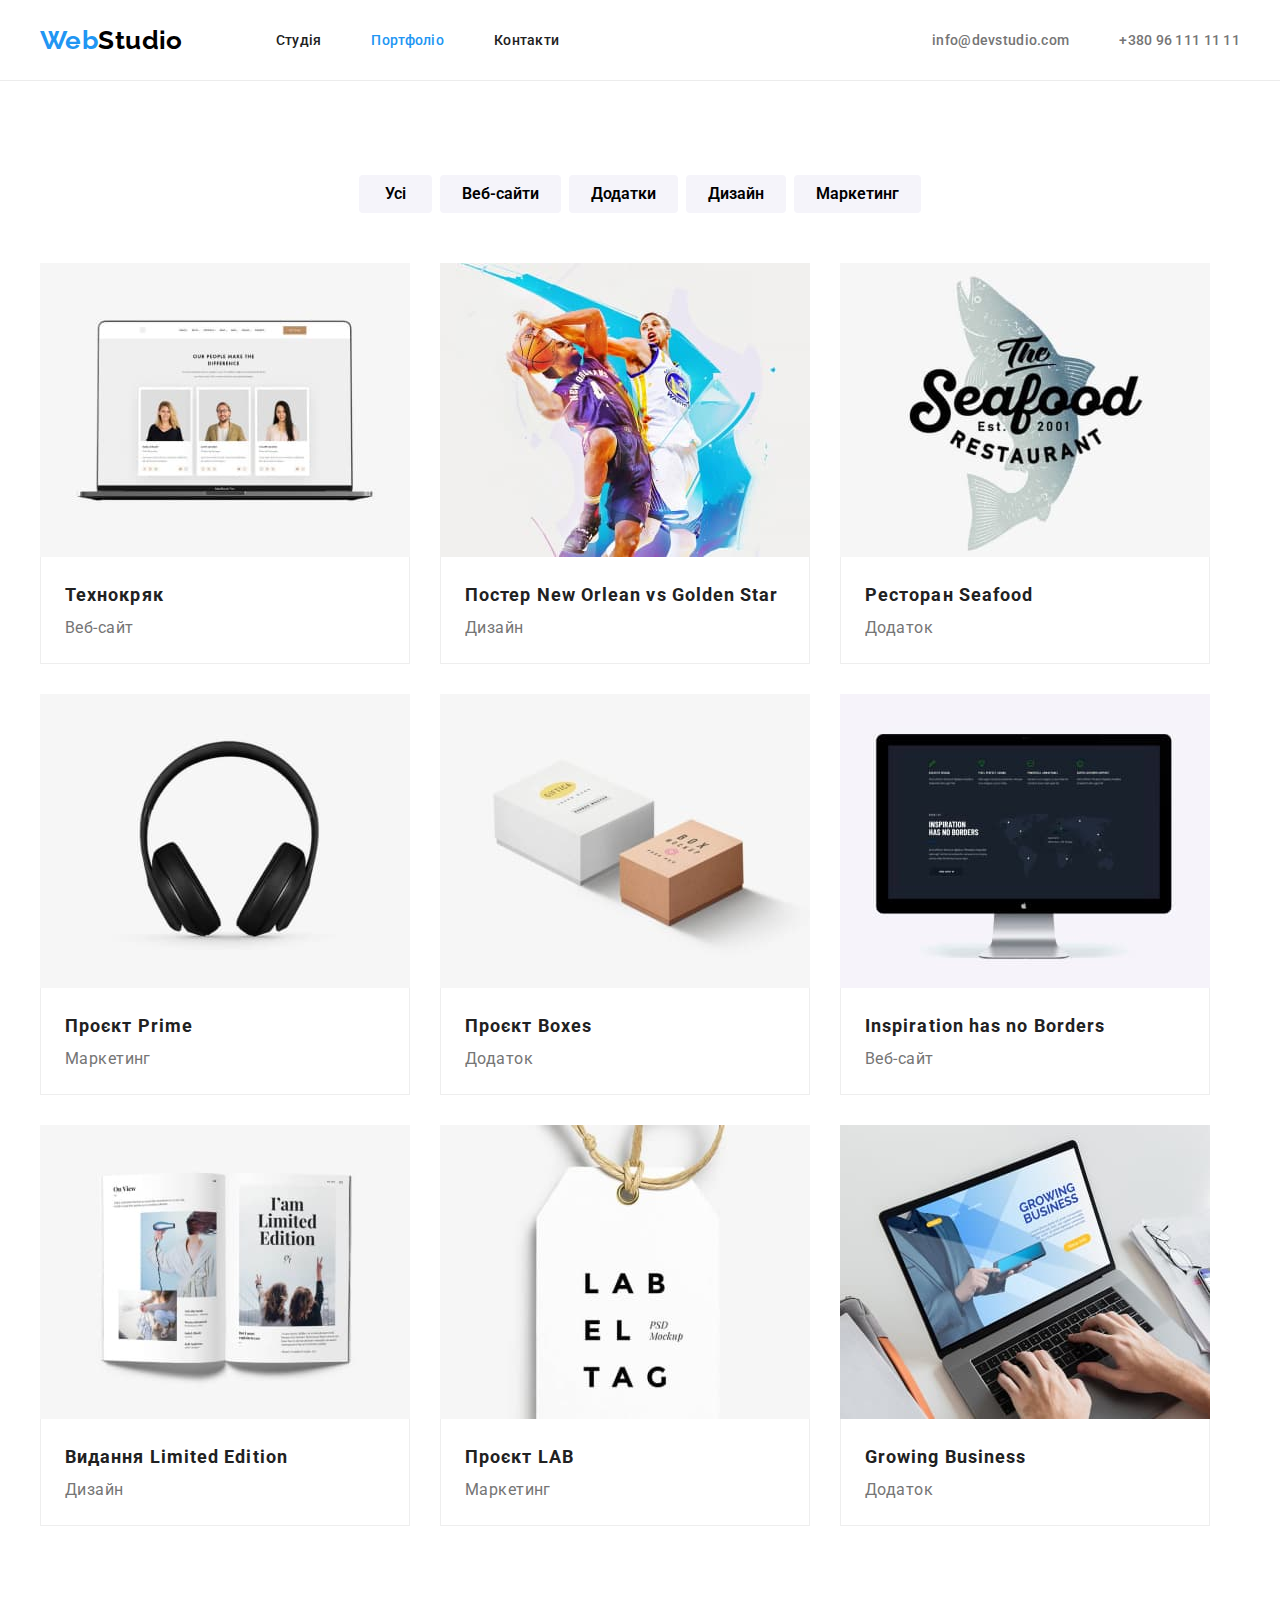
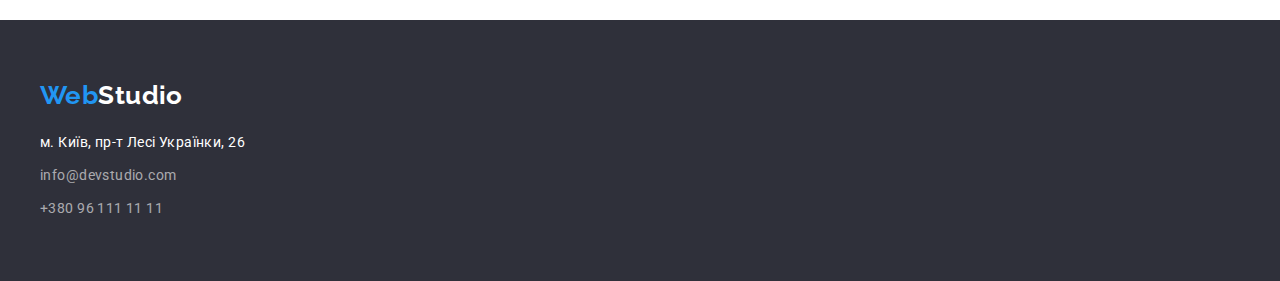
==== commit da7bfdf8: "final edit" ====
--- a/portfolio.html
+++ b/portfolio.html
@@ -117,21 +117,19 @@
 
     <footer class="footer">
       <div class="container">
-        <a href="./index.html" class="logo logo-white-color"><span class="logo-accent">Web</span>Studio</a>
-        <address>
-          <ul class="footer-list">
-            <li>
+        <a href="./index.html" class="logo logo-white-color footer-logo"><span class="logo-accent">Web</span>Studio</a>
+        <address class="address-bloque">
+          <ul>
+            <li class="footer-detail">
               <a href="https://goo.gl/maps/JKmahbttWBUAZa8E8" target="_blank" rel="noreferrer noopener" class="footer-link">м. Київ, пр-т Лесі Українки, 26</a>
             </li>
-            <li>
+            <li class="footer-detail">
               <a href="mailto:info@devstudio.com" class="footer-link footer-opaque">info@devstudio.com</a>
             </li>
-            <li>
+            <li class="footer-detail">
               <a href="tel:+380961111111" class="footer-link footer-opaque">+380 96 111 11 11</a>
             </li>
           </ul>
         </address>
-      </div>
-    </footer>
   </body>
 </html>
--- a/css/styles.css
+++ b/css/styles.css
@@ -115,7 +115,7 @@
 
 .header-nav-link:hover,
 .header-nav-link:focus {
-    color: var(--color-primary-middle);
+    color: var(--color-accent);
 }
 
 .current-link {
@@ -135,14 +135,12 @@
 }
 
 .hero-bloque {
+    padding: 200px 0;
     background-color: #2F303A;
 }
 
-.hero {
-    padding: 200px 250px;
-}
-
 .hero-title {
+    width: 696px;
     font-weight: 900;
     font-size: 44px;
     line-height: 1.363;
@@ -150,7 +148,7 @@
     letter-spacing: 0.06em;
     text-transform: uppercase;
     color: var(--color-light);
-    margin-bottom: 30px;
+    margin: 0 auto 30px auto;
 }
 
 .hero-button {
@@ -279,7 +277,7 @@
 .filter-buttons {
     display: flex;
     justify-content: center;
-    padding-bottom: 50px;
+    margin-bottom: 50px;
     gap: 8px;
 }
 
@@ -320,8 +318,12 @@
     padding: 60px 0;
 }
 
-.footer-list {
+.address-bloque {
     margin-top: 20px;
+}
+
+.footer-logo {
+    margin-right: 0;
 }
 
 .footer-link{
@@ -338,3 +340,11 @@
 .footer-link:hover {
     color: var(--color-accent);
 }
+
+.footer-detail {
+    margin-bottom: 9px;
+}
+
+.footer-detail:last-child {
+    margin-bottom: 0;
+}
